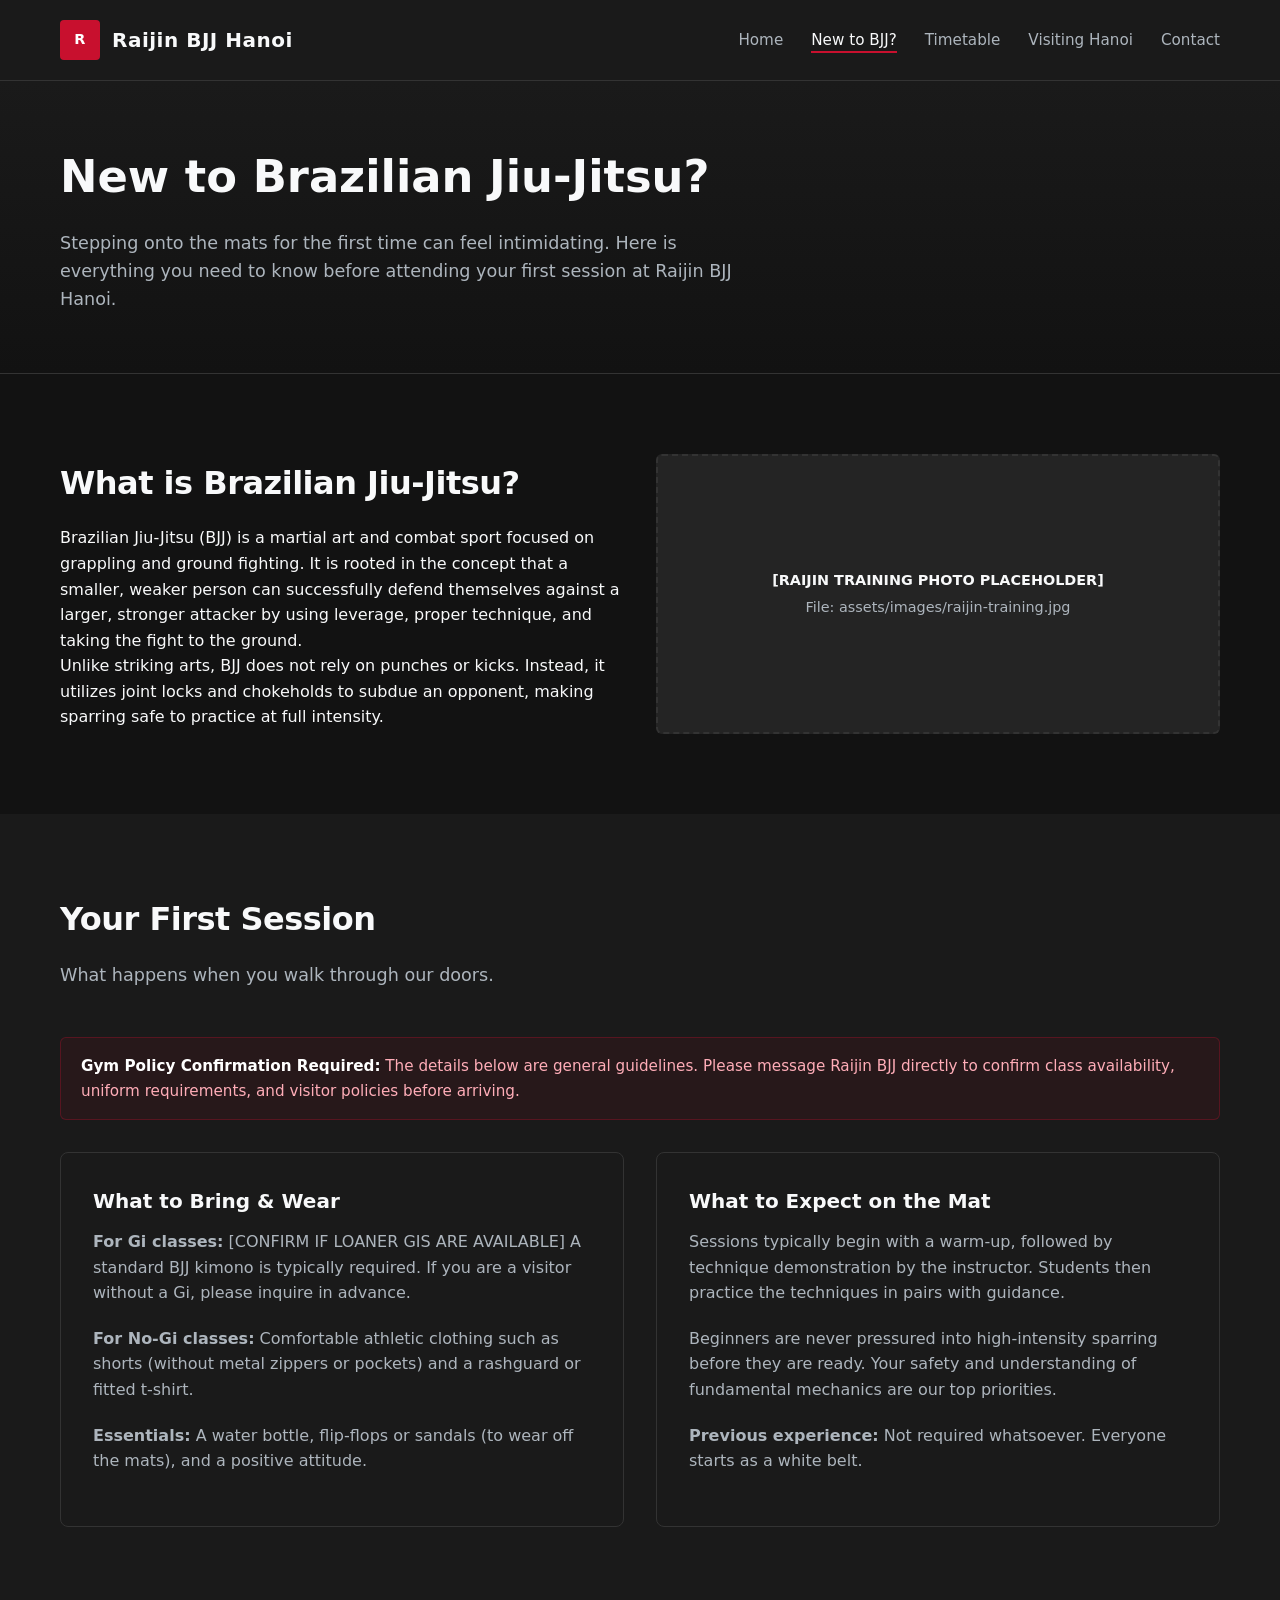
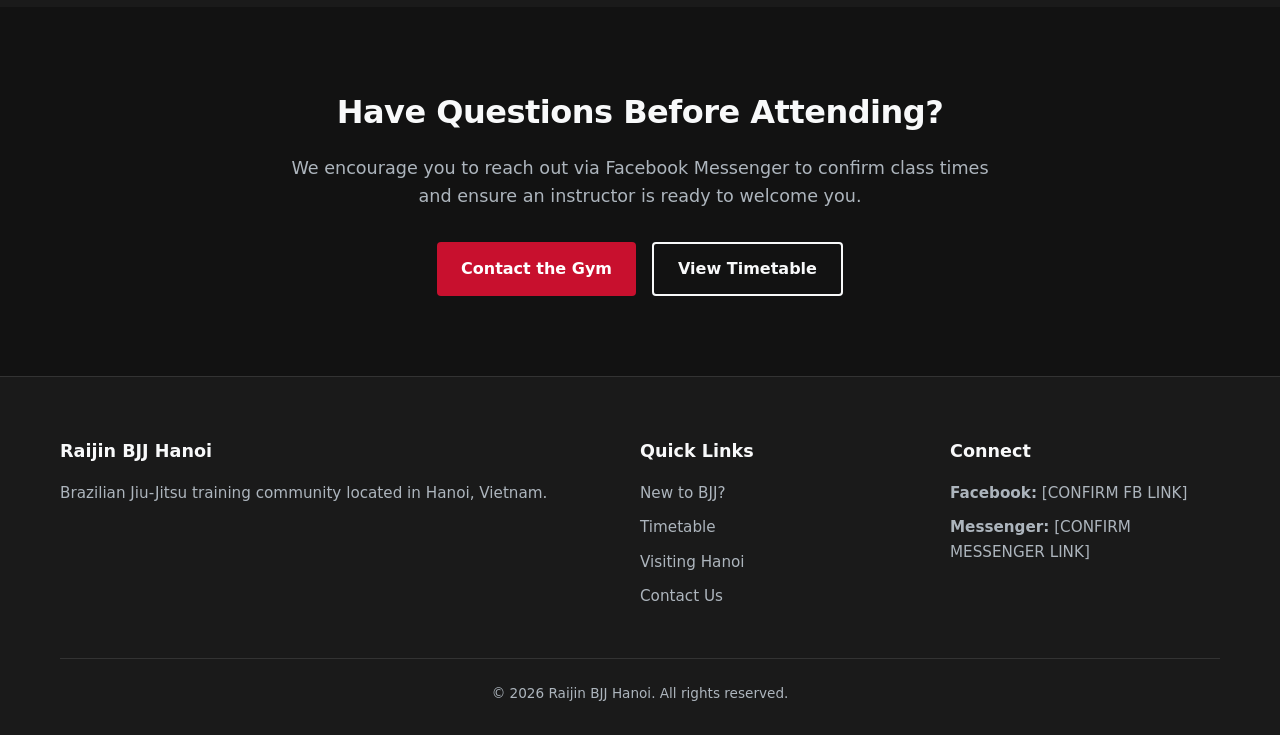
==== beginners.html @ 8ba161bf "Initial Raijin Bjj website" ====
<!DOCTYPE html>
<html lang="en">

<head>
    <meta charset="UTF-8">
    <meta name="viewport" content="width=device-width, initial-scale=1.0">
    <title>New to BJJ? | Raijin BJJ Hanoi</title>
    <meta name="description"
        content="Never trained Brazilian Jiu-Jitsu before? Find out what to expect during your first session at Raijin BJJ Hanoi. No prior experience required.">
    <link rel="stylesheet" href="css/styles.css">
    <link rel="canonical" href="https://example.com/beginners.html">
</head>

<body>
    <a href="#main-content" class="skip-link">Skip to main content</a>

    <!-- Header -->
    <header>
        <div class="container header-inner">
            <a href="index.html" class="logo">
                <div class="logo-placeholder" aria-hidden="true">R</div>
                <span>Raijin BJJ Hanoi</span>
            </a>
            <button class="mobile-menu-toggle" aria-label="Toggle navigation menu" aria-expanded="false">
                <span></span>
                <span></span>
                <span></span>
            </button>
            <nav>
                <ul class="nav-menu">
                    <li><a href="index.html" class="nav-link">Home</a></li>
                    <li><a href="beginners.html" class="nav-link">New to BJJ?</a></li>
                    <li><a href="timetable.html" class="nav-link">Timetable</a></li>
                    <li><a href="visiting-hanoi.html" class="nav-link">Visiting Hanoi</a></li>
                    <li><a href="contact.html" class="nav-link">Contact</a></li>
                </ul>
            </nav>
        </div>
    </header>

    <!-- Main Content -->
    <main id="main-content">

        <section class="hero" style="padding: 60px 0;">
            <div class="container">
                <h1 style="font-size: clamp(2rem, 3.5vw, 3rem); margin-bottom: 16px;">New to Brazilian Jiu-Jitsu?</h1>
                <p style="color: var(--text-muted); font-size: 1.1rem; max-width: 700px;">Stepping onto the mats for the
                    first time can feel intimidating. Here is everything you need to know before attending your first
                    session at Raijin BJJ Hanoi.</p>
            </div>
        </section>

        <!-- What is BJJ -->
        <section class="section">
            <div class="container">
                <div class="grid-2" style="align-items: center;">
                    <div>
                        <h2 class="section-title">What is Brazilian Jiu-Jitsu?</h2>
                        <p>Brazilian Jiu-Jitsu (BJJ) is a martial art and combat sport focused on grappling and ground
                            fighting. It is rooted in the concept that a smaller, weaker person can successfully defend
                            themselves against a larger, stronger attacker by using leverage, proper technique, and
                            taking the fight to the ground.</p>
                        <p>Unlike striking arts, BJJ does not rely on punches or kicks. Instead, it utilizes joint locks
                            and chokeholds to subdue an opponent, making sparring safe to practice at full intensity.
                        </p>
                    </div>
                    <div>
                        <div class="img-placeholder">
                            <span>[RAIJIN TRAINING PHOTO PLACEHOLDER]</span>
                            <p>File: assets/images/raijin-training.jpg</p>
                        </div>
                    </div>
                </div>
            </div>
        </section>

        <!-- What to Expect & Requirements -->
        <section class="section" style="background-color: var(--bg-secondary);">
            <div class="container">
                <h2 class="section-title">Your First Session</h2>
                <p class="section-subtitle">What happens when you walk through our doors.</p>

                <div class="notice-box">
                    <strong>Gym Policy Confirmation Required:</strong> The details below are general guidelines. Please
                    message Raijin BJJ directly to confirm class availability, uniform requirements, and visitor
                    policies before arriving.
                </div>

                <div class="grid-2" style="margin-top: 32px;">
                    <div class="card">
                        <h3>What to Bring & Wear</h3>
                        <p><strong>For Gi classes:</strong> [CONFIRM IF LOANER GIS ARE AVAILABLE] A standard BJJ kimono
                            is typically required. If you are a visitor without a Gi, please inquire in advance.</p>
                        <p><strong>For No-Gi classes:</strong> Comfortable athletic clothing such as shorts (without
                            metal zippers or pockets) and a rashguard or fitted t-shirt.</p>
                        <p><strong>Essentials:</strong> A water bottle, flip-flops or sandals (to wear off the mats),
                            and a positive attitude.</p>
                    </div>
                    <div class="card">
                        <h3>What to Expect on the Mat</h3>
                        <p>Sessions typically begin with a warm-up, followed by technique demonstration by the
                            instructor. Students then practice the techniques in pairs with guidance.</p>
                        <p>Beginners are never pressured into high-intensity sparring before they are ready. Your safety
                            and understanding of fundamental mechanics are our top priorities.</p>
                        <p><strong>Previous experience:</strong> Not required whatsoever. Everyone starts as a white
                            belt.</p>
                    </div>
                </div>
            </div>
        </section>

        <!-- Next Steps -->
        <section class="section">
            <div class="container" style="text-align: center; max-width: 800px;">
                <h2 class="section-title">Have Questions Before Attending?</h2>
                <p class="section-subtitle" style="margin: 0 auto 32px;">We encourage you to reach out via Facebook
                    Messenger to confirm class times and ensure an instructor is ready to welcome you.</p>
                <div style="display: flex; gap: 16px; justify-content: center; flex-wrap: wrap;">
                    <a href="contact.html" class="btn btn-primary">Contact the Gym</a>
                    <a href="timetable.html" class="btn btn-outline">View Timetable</a>
                </div>
            </div>
        </section>

    </main>

    <!-- Footer -->
    <footer>
        <div class="container">
            <div class="footer-grid">
                <div class="footer-col">
                    <h4>Raijin BJJ Hanoi</h4>
                    <p>Brazilian Jiu-Jitsu training community located in Hanoi, Vietnam.</p>
                </div>
                <div class="footer-col">
                    <h4>Quick Links</h4>
                    <ul>
                        <li><a href="beginners.html">New to BJJ?</a></li>
                        <li><a href="timetable.html">Timetable</a></li>
                        <li><a href="visiting-hanoi.html">Visiting Hanoi</a></li>
                        <li><a href="contact.html">Contact Us</a></li>
                    </ul>
                </div>
                <div class="footer-col">
                    <h4>Connect</h4>
                    <p><strong>Facebook:</strong> [CONFIRM FB LINK]</p>
                    <p><strong>Messenger:</strong> [CONFIRM MESSENGER LINK]</p>
                </div>
            </div>
            <div class="footer-bottom">
                <p>&copy; 2026 Raijin BJJ Hanoi. All rights reserved.</p>
            </div>
        </div>
    </footer>

    <script src="js/main.js"></script>
</body>

</html>
---- css/styles.css ----
/* ==========================================================================
   Raijin BJJ Hanoi - Global Stylesheet
   ========================================================================== */

:root {
    --bg-primary: #121212;
    --bg-secondary: #1a1a1a;
    --bg-card: #242424;
    --text-primary: #f8f9fa;
    --text-muted: #adb5bd;
    --accent: #c8102e;
    --accent-hover: #a00d24;
    --border-color: #333333;
    --font-sans: system-ui, -apple-system, BlinkMacSystemFont, "Segoe UI", Roboto, Oxygen, Ubuntu, Cantarell, sans-serif;
    --transition: 0.2s ease-in-out;
    --container-width: 1200px;
}

/* Base Reset */
*,
*::before,
*::after {
    box-sizing: border-box;
    margin: 0;
    padding: 0;
}

html {
    scroll-behavior: smooth;
}

body {
    font-family: var(--font-sans);
    background-color: var(--bg-primary);
    color: var(--text-primary);
    line-height: 1.6;
    display: flex;
    flex-direction: column;
    min-height: 100vh;
}

img {
    max-width: 100%;
    height: auto;
    display: block;
}

a {
    color: inherit;
    text-decoration: none;
}

ul {
    list-style: none;
}

/* Accessibility */
:focus-visible {
    outline: 2px solid var(--accent);
    outline-offset: 3px;
}

.skip-link {
    position: absolute;
    top: -40px;
    left: 0;
    background: var(--accent);
    color: var(--text-primary);
    padding: 8px 16px;
    z-index: 100;
    transition: top var(--transition);
}

.skip-link:focus {
    top: 0;
}

@media (prefers-reduced-motion: reduce) {
    html {
        scroll-behavior: auto;
    }

    *,
    *::before,
    *::after {
        transition-duration: 0.01ms !important;
        animation-duration: 0.01ms !important;
    }
}

/* Container */
.container {
    width: 100%;
    max-width: var(--container-width);
    margin: 0 auto;
    padding: 0 20px;
}

/* Buttons */
.btn {
    display: inline-flex;
    align-items: center;
    justify-content: center;
    padding: 12px 24px;
    font-weight: 600;
    font-size: 1rem;
    border-radius: 4px;
    cursor: pointer;
    transition: background-color var(--transition), transform var(--transition);
    text-align: center;
}

.btn-primary {
    background-color: var(--accent);
    color: #ffffff;
}

.btn-primary:hover {
    background-color: var(--accent-hover);
}

.btn-outline {
    background-color: transparent;
    border: 2px solid var(--text-primary);
    color: var(--text-primary);
}

.btn-outline:hover {
    background-color: var(--text-primary);
    color: var(--bg-primary);
}

/* Header & Navigation */
header {
    background-color: var(--bg-secondary);
    border-bottom: 1px solid var(--border-color);
    position: sticky;
    top: 0;
    z-index: 1000;
}

.header-inner {
    display: flex;
    align-items: center;
    justify-content: space-between;
    height: 80px;
}

.logo {
    display: flex;
    align-items: center;
    gap: 12px;
    font-weight: 700;
    font-size: 1.25rem;
    letter-spacing: 0.5px;
}

.logo-placeholder {
    width: 40px;
    height: 40px;
    background-color: var(--accent);
    color: #fff;
    display: flex;
    align-items: center;
    justify-content: center;
    font-weight: bold;
    border-radius: 4px;
    font-size: 0.9rem;
}

.nav-menu {
    display: flex;
    gap: 28px;
    align-items: center;
}

.nav-link {
    font-size: 0.95rem;
    font-weight: 500;
    color: var(--text-muted);
    transition: color var(--transition);
}

.nav-link:hover,
.nav-link.active {
    color: var(--text-primary);
}

.nav-link.active {
    position: relative;
}

.nav-link.active::after {
    content: '';
    position: absolute;
    bottom: -4px;
    left: 0;
    width: 100%;
    height: 2px;
    background-color: var(--accent);
}

.mobile-menu-toggle {
    display: none;
    background: none;
    border: none;
    cursor: pointer;
    color: var(--text-primary);
    padding: 8px;
}

.mobile-menu-toggle span {
    display: block;
    width: 24px;
    height: 2px;
    background-color: currentColor;
    margin: 5px 0;
    transition: var(--transition);
}

/* Image Placeholder Component */
.img-placeholder {
    background-color: var(--bg-card);
    border: 2px dashed var(--border-color);
    color: var(--text-muted);
    display: flex;
    flex-direction: column;
    align-items: center;
    justify-content: center;
    text-align: center;
    padding: 24px;
    min-height: 280px;
    border-radius: 6px;
    font-size: 0.9rem;
}

.img-placeholder span {
    font-weight: 600;
    color: var(--text-primary);
    margin-bottom: 4px;
}

/* Hero Section */
.hero {
    padding: 80px 0;
    background: linear-gradient(180deg, var(--bg-secondary) 0%, var(--bg-primary) 100%);
    border-bottom: 1px solid var(--border-color);
}

.hero-grid {
    display: grid;
    grid-template-columns: 1fr 1fr;
    gap: 48px;
    align-items: center;
}

.hero-content h1 {
    font-size: clamp(2.25rem, 4vw, 3.5rem);
    line-height: 1.15;
    font-weight: 800;
    margin-bottom: 20px;
    letter-spacing: -0.5px;
}

.hero-content p {
    font-size: 1.1rem;
    color: var(--text-muted);
    margin-bottom: 32px;
}

.hero-actions {
    display: flex;
    gap: 16px;
    flex-wrap: wrap;
}

/* Main Content Wrapper */
main {
    flex: 1;
}

.section {
    padding: 80px 0;
}

.section-title {
    font-size: 2rem;
    font-weight: 700;
    margin-bottom: 16px;
    letter-spacing: -0.5px;
}

.section-subtitle {
    color: var(--text-muted);
    font-size: 1.1rem;
    max-width: 700px;
    margin-bottom: 48px;
}

/* Grid & Cards */
.grid-2 {
    display: grid;
    grid-template-columns: repeat(2, 1fr);
    gap: 32px;
}

.grid-3 {
    display: grid;
    grid-template-columns: repeat(3, 1fr);
    gap: 24px;
}

.card {
    background-color: var(--bg-secondary);
    border: 1px solid var(--border-color);
    border-radius: 8px;
    padding: 32px;
    display: flex;
    flex-direction: column;
}

.card h3 {
    font-size: 1.25rem;
    margin-bottom: 12px;
}

.card p {
    color: var(--text-muted);
    margin-bottom: 20px;
    flex: 1;
}

/* Notice / Placeholder Box */
.notice-box {
    background-color: rgba(200, 16, 46, 0.08);
    border: 1px solid rgba(200, 16, 46, 0.3);
    padding: 16px 20px;
    border-radius: 6px;
    margin-bottom: 24px;
    font-size: 0.95rem;
    color: #ffadb8;
}

.notice-box strong {
    color: #fff;
}

/* Timetable Table Styles */
.timetable-wrapper {
    overflow-x: auto;
    margin-bottom: 32px;
    border: 1px solid var(--border-color);
    border-radius: 8px;
    background-color: var(--bg-secondary);
}

.timetable {
    width: 100%;
    border-collapse: collapse;
    text-align: left;
    min-width: 650px;
}

.timetable th,
.timetable td {
    padding: 16px 20px;
    border-bottom: 1px solid var(--border-color);
    font-size: 0.95rem;
}

.timetable th {
    background-color: var(--bg-card);
    font-weight: 600;
    color: var(--text-primary);
}

.timetable tr:last-child td {
    border-bottom: none;
}

.badge {
    display: inline-block;
    padding: 4px 8px;
    font-size: 0.75rem;
    font-weight: 600;
    border-radius: 4px;
    text-transform: uppercase;
}

.badge-gi {
    background-color: #1e3a8a;
    color: #93c5fd;
}

.badge-nogi {
    background-color: #374151;
    color: #d1d5db;
}

.badge-open {
    background-color: #7f1d1d;
    color: #fca5a5;
}

.badge-beginner {
    background-color: #065f46;
    color: #6ee7b7;
}

/* Footer */
footer {
    background-color: var(--bg-secondary);
    border-top: 1px solid var(--border-color);
    padding: 60px 0 30px;
    margin-top: auto;
}

.footer-grid {
    display: grid;
    grid-template-columns: 2fr 1fr 1fr;
    gap: 40px;
    margin-bottom: 40px;
}

.footer-col h4 {
    font-size: 1.1rem;
    margin-bottom: 16px;
}

.footer-col p,
.footer-col ul li {
    color: var(--text-muted);
    font-size: 0.95rem;
    margin-bottom: 10px;
}

.footer-col ul li a:hover {
    color: var(--text-primary);
}

.footer-bottom {
    border-top: 1px solid var(--border-color);
    padding-top: 24px;
    text-align: center;
    color: var(--text-muted);
    font-size: 0.85rem;
}

/* Responsive Media Queries */
@media (max-width: 900px) {

    .hero-grid,
    .grid-2,
    .grid-3 {
        grid-template-columns: 1fr;
        gap: 32px;
    }

    .footer-grid {
        grid-template-columns: 1fr;
        gap: 32px;
    }

    .nav-menu {
        display: none;
        position: absolute;
        top: 80px;
        left: 0;
        width: 100%;
        background-color: var(--bg-secondary);
        flex-direction: column;
        padding: 24px;
        border-bottom: 1px solid var(--border-color);
        box-shadow: 0 10px 20px rgba(0, 0, 0, 0.3);
    }

    .nav-menu.active {
        display: flex;
    }

    .mobile-menu-toggle {
        display: block;
    }
}
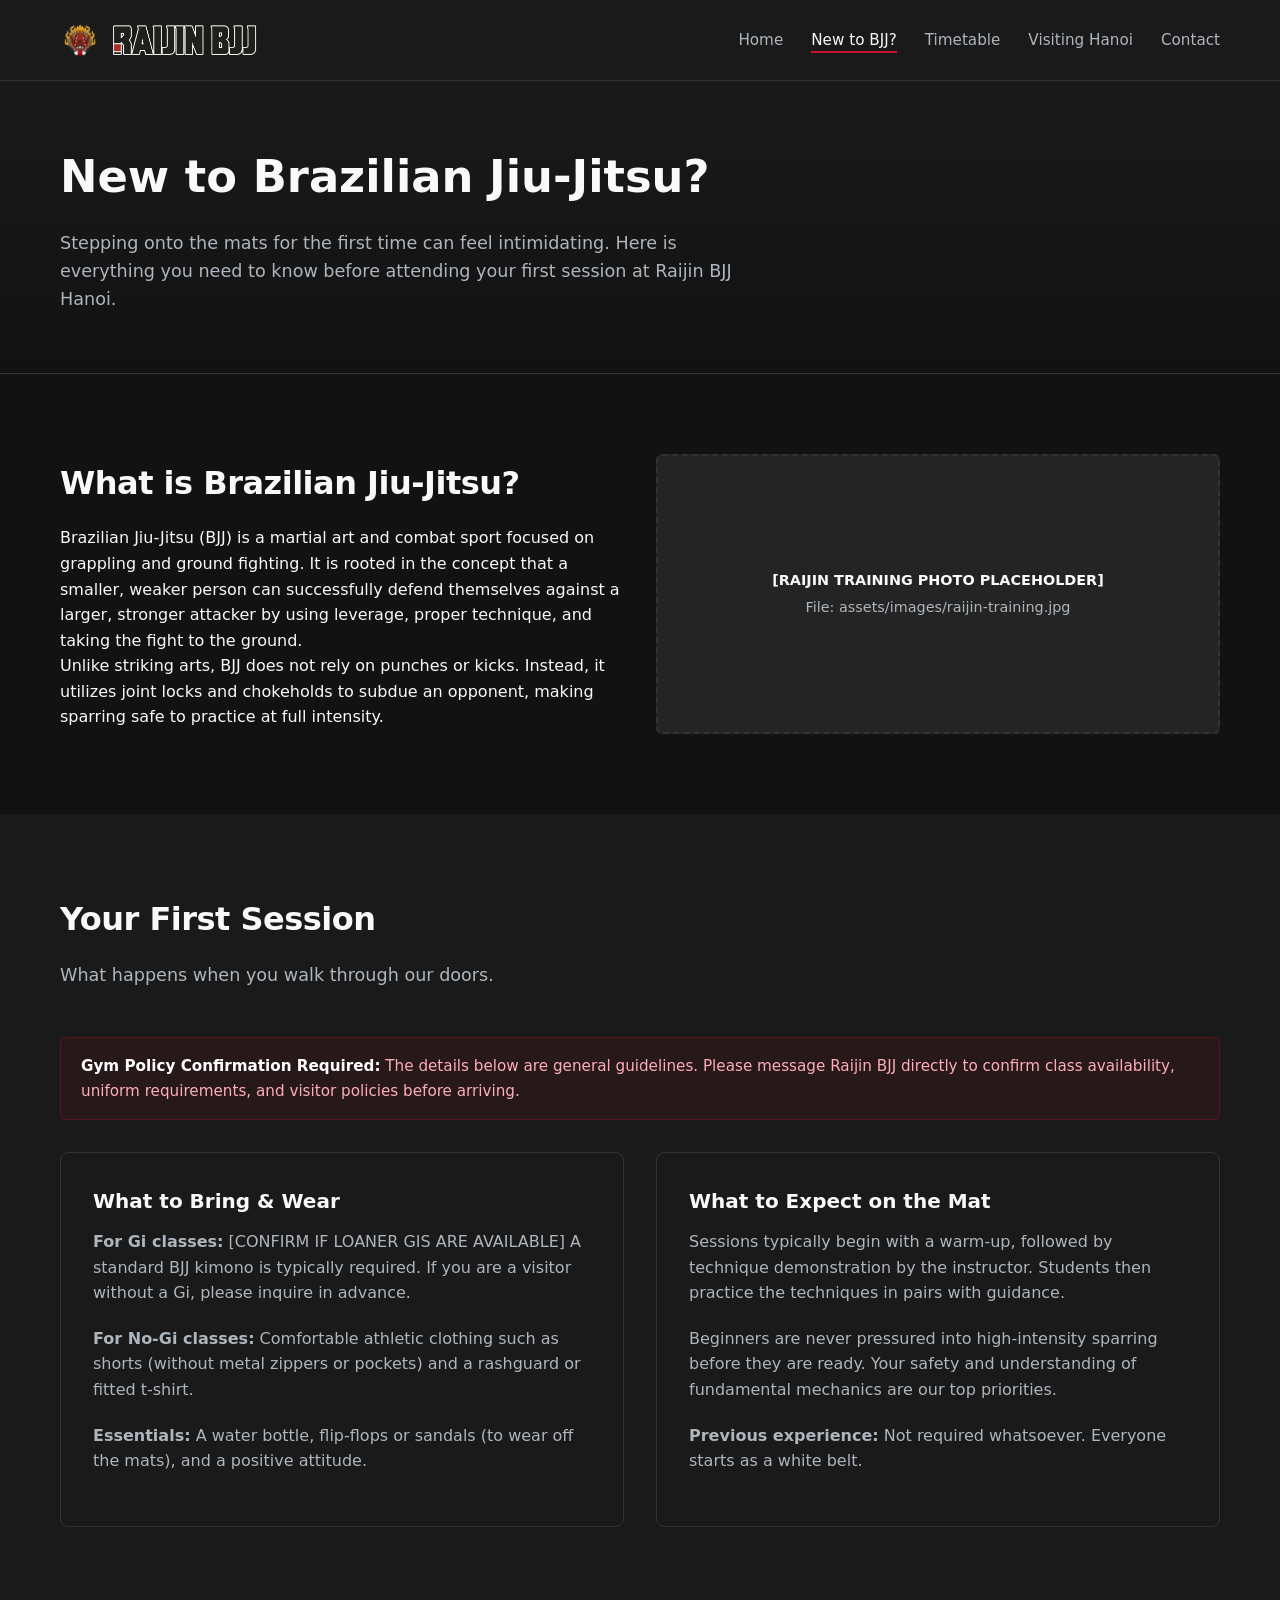
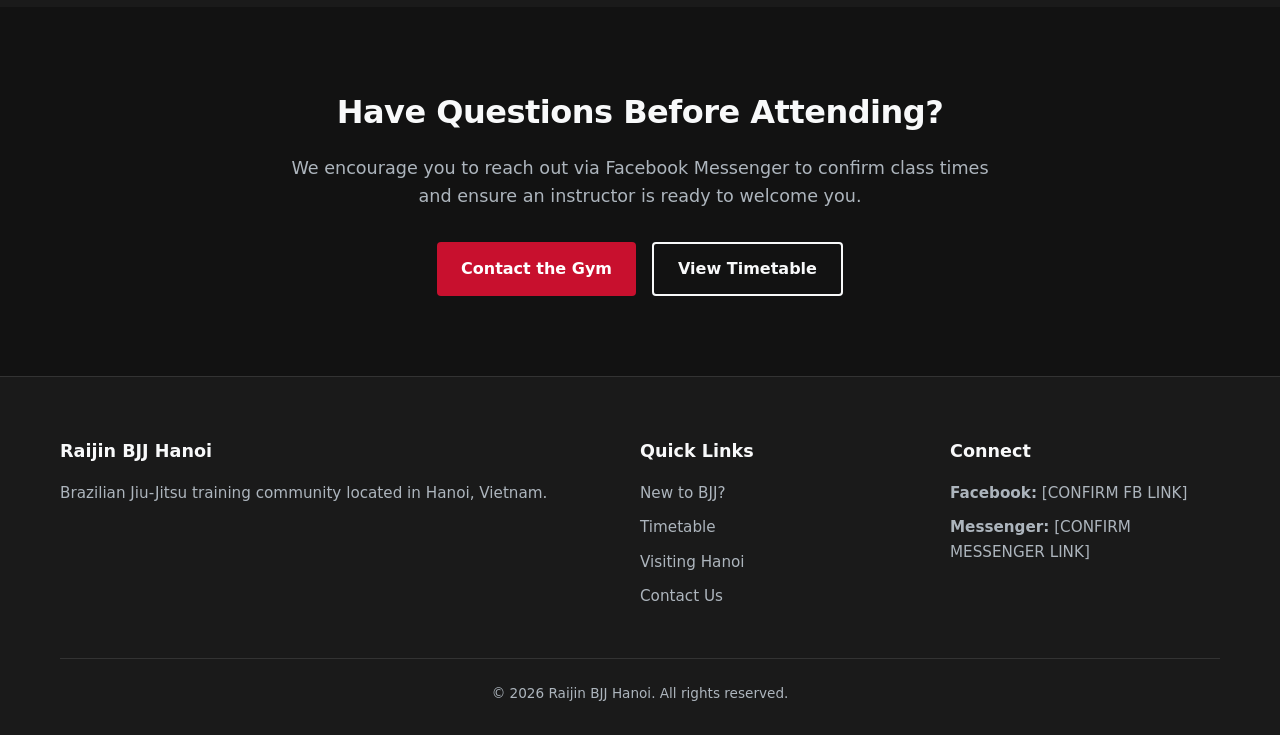
==== commit e562f3d0: "Working Raijin website prototype" ====
--- a/beginners.html
+++ b/beginners.html
@@ -14,29 +14,8 @@
 <body>
     <a href="#main-content" class="skip-link">Skip to main content</a>
 
-    <!-- Header -->
-    <header>
-        <div class="container header-inner">
-            <a href="index.html" class="logo">
-                <div class="logo-placeholder" aria-hidden="true">R</div>
-                <span>Raijin BJJ Hanoi</span>
-            </a>
-            <button class="mobile-menu-toggle" aria-label="Toggle navigation menu" aria-expanded="false">
-                <span></span>
-                <span></span>
-                <span></span>
-            </button>
-            <nav>
-                <ul class="nav-menu">
-                    <li><a href="index.html" class="nav-link">Home</a></li>
-                    <li><a href="beginners.html" class="nav-link">New to BJJ?</a></li>
-                    <li><a href="timetable.html" class="nav-link">Timetable</a></li>
-                    <li><a href="visiting-hanoi.html" class="nav-link">Visiting Hanoi</a></li>
-                    <li><a href="contact.html" class="nav-link">Contact</a></li>
-                </ul>
-            </nav>
-        </div>
-    </header>
+    <!-- Shared Header Container -->
+    <div id="site-header"></div>
 
     <!-- Main Content -->
     <main id="main-content">
@@ -153,6 +132,7 @@
         </div>
     </footer>
 
+    <script src="js/header.js"></script>
     <script src="js/main.js"></script>
 </body>
 
--- a/css/styles.css
+++ b/css/styles.css
@@ -155,6 +155,13 @@
     letter-spacing: 0.5px;
 }
 
+.logo-img {
+    height: 40px;
+    width: auto;
+    object-fit: contain;
+    border-radius: 4px;
+}
+
 .logo-placeholder {
     width: 40px;
     height: 40px;
@@ -444,6 +451,21 @@
     text-align: center;
     color: var(--text-muted);
     font-size: 0.85rem;
+}
+
+.map-container {
+    width: 100%;
+    border-radius: 8px;
+    overflow: hidden;
+    border: 1px solid var(--border-color);
+    background-color: var(--bg-secondary);
+}
+
+.map-container iframe {
+    width: 100%;
+    height: 400px;
+    display: block;
+    border: 0;
 }
 
 /* Responsive Media Queries */
@@ -480,5 +502,6 @@
 
     .mobile-menu-toggle {
         display: block;
+        margin-left: auto;
     }
 }
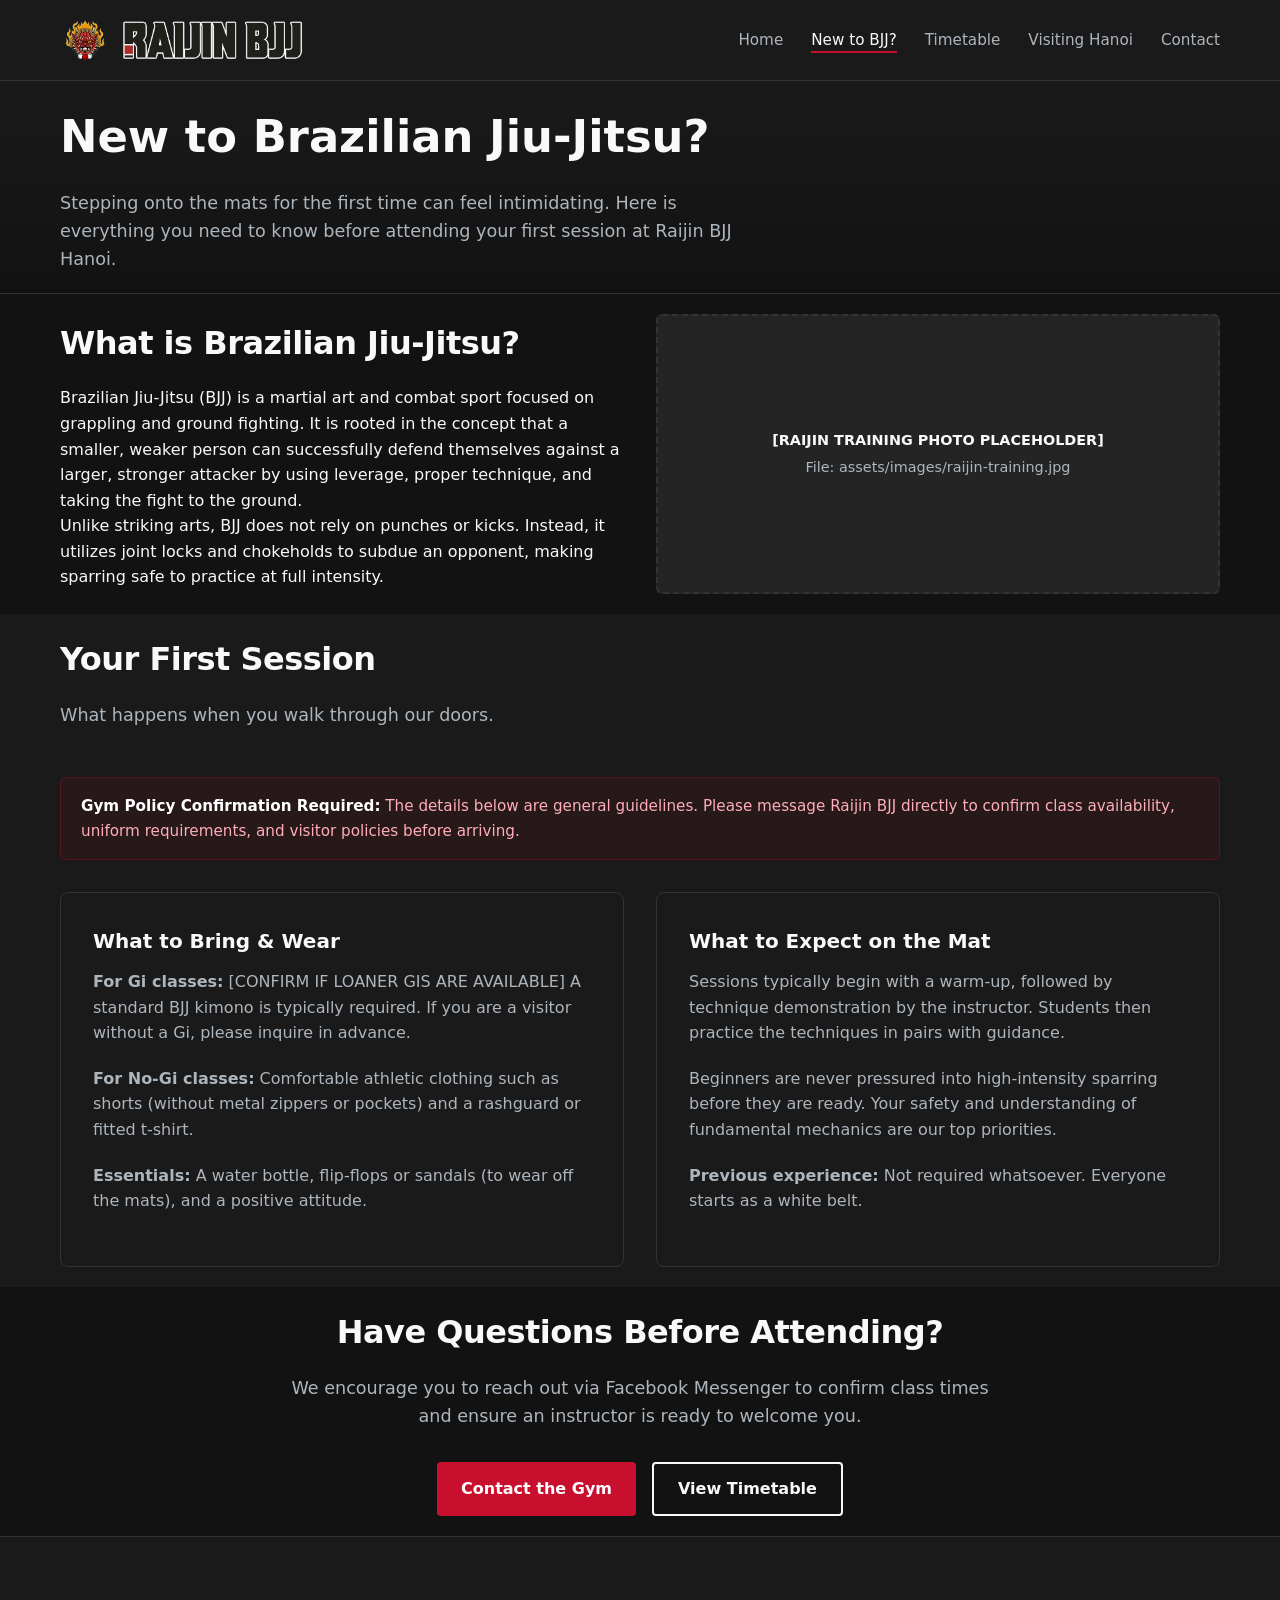
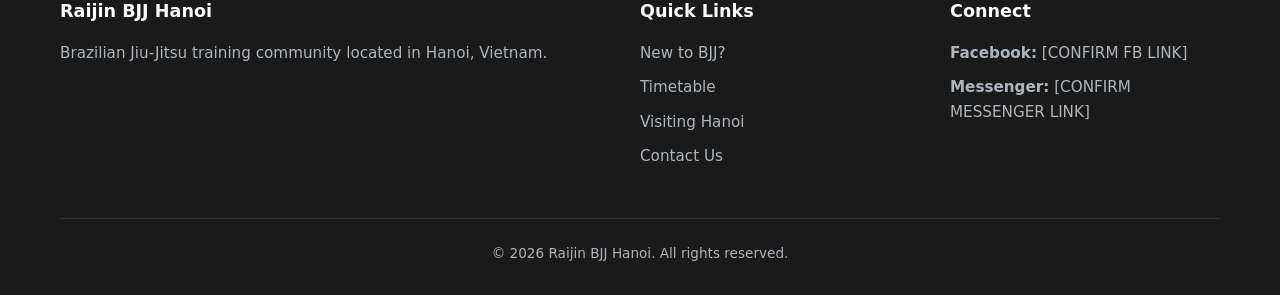
==== commit 3dfbe6df: "Fill out some contact links. Index near completion" ====
--- a/beginners.html
+++ b/beginners.html
@@ -20,7 +20,7 @@
     <!-- Main Content -->
     <main id="main-content">
 
-        <section class="hero" style="padding: 60px 0;">
+        <section class="hero">
             <div class="container">
                 <h1 style="font-size: clamp(2rem, 3.5vw, 3rem); margin-bottom: 16px;">New to Brazilian Jiu-Jitsu?</h1>
                 <p style="color: var(--text-muted); font-size: 1.1rem; max-width: 700px;">Stepping onto the mats for the
--- a/css/styles.css
+++ b/css/styles.css
@@ -156,7 +156,7 @@
 }
 
 .logo-img {
-    height: 40px;
+    height: 50px;
     width: auto;
     object-fit: contain;
     border-radius: 4px;
@@ -249,7 +249,7 @@
 
 /* Hero Section */
 .hero {
-    padding: 80px 0;
+    padding: 20px 0;
     background: linear-gradient(180deg, var(--bg-secondary) 0%, var(--bg-primary) 100%);
     border-bottom: 1px solid var(--border-color);
 }
@@ -287,7 +287,7 @@
 }
 
 .section {
-    padding: 80px 0;
+    padding: 20px 0;
 }
 
 .section-title {
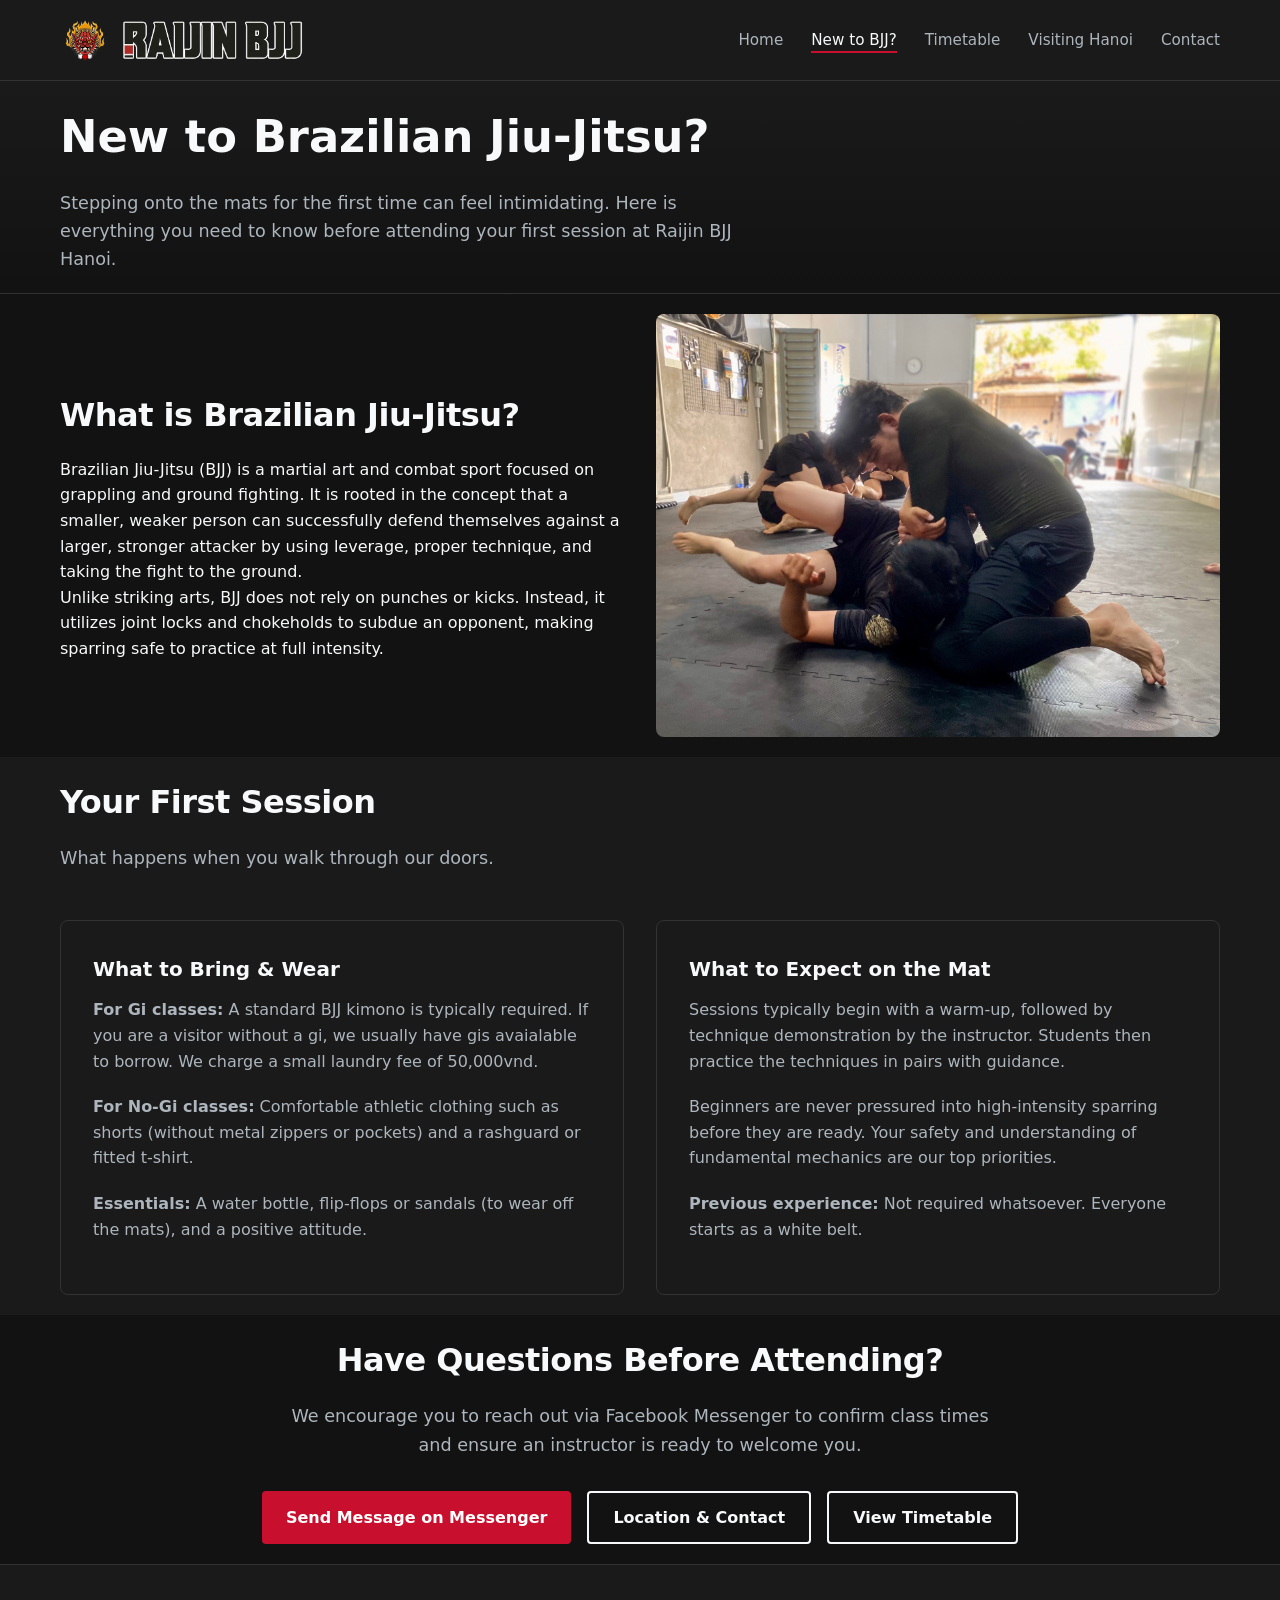
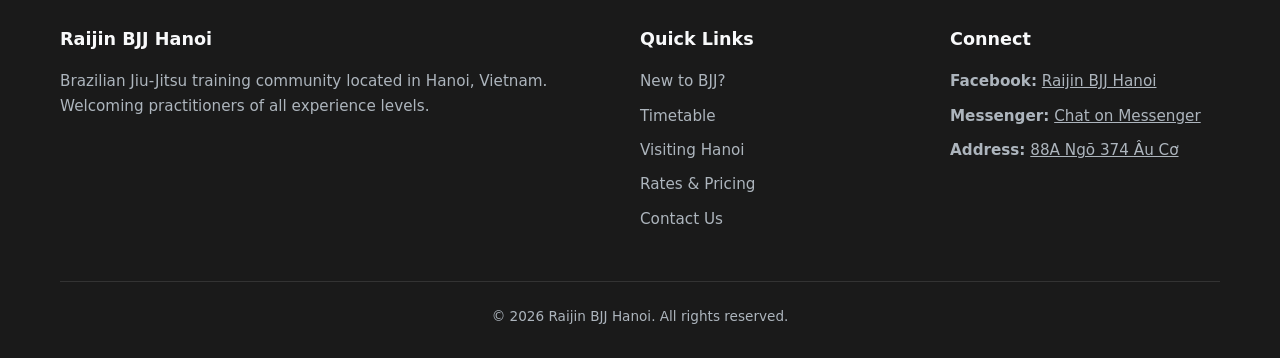
==== commit 1355ec8a: "refactor: optimize mobile layout, unify footer component, and centralize rates section" ====
--- a/beginners.html
+++ b/beginners.html
@@ -44,9 +44,17 @@
                         </p>
                     </div>
                     <div>
-                        <div class="img-placeholder">
-                            <span>[RAIJIN TRAINING PHOTO PLACEHOLDER]</span>
-                            <p>File: assets/images/raijin-training.jpg</p>
+                        <div>
+                            <img src="assets/images/raijin-beginners.jpg"
+                                alt="Beginners training session at Raijin BJJ Hanoi" class="responsive-img"
+                                style="width: 100%; aspect-ratio: 4 / 3; border-radius: 8px; object-fit: cover;"
+                                onerror="this.style.display='none'; this.nextElementSibling.style.display='block';" />
+
+                            <!-- Fallback placeholder if image is missing -->
+                            <div class="img-placeholder" style="display: none; min-height: 200px;">
+                                <span>[RAIJIN BEGINNERS PHOTO PLACEHOLDER]</span>
+                                <p>File: assets/images/raijin-beginners.jpg</p>
+                            </div>
                         </div>
                     </div>
                 </div>
@@ -59,17 +67,12 @@
                 <h2 class="section-title">Your First Session</h2>
                 <p class="section-subtitle">What happens when you walk through our doors.</p>
 
-                <div class="notice-box">
-                    <strong>Gym Policy Confirmation Required:</strong> The details below are general guidelines. Please
-                    message Raijin BJJ directly to confirm class availability, uniform requirements, and visitor
-                    policies before arriving.
-                </div>
-
                 <div class="grid-2" style="margin-top: 32px;">
                     <div class="card">
                         <h3>What to Bring & Wear</h3>
-                        <p><strong>For Gi classes:</strong> [CONFIRM IF LOANER GIS ARE AVAILABLE] A standard BJJ kimono
-                            is typically required. If you are a visitor without a Gi, please inquire in advance.</p>
+                        <p><strong>For Gi classes:</strong> A standard BJJ kimono
+                            is typically required. If you are a visitor without a gi, we usually have gis avaialable to
+                            borrow. We charge a small laundry fee of 50,000vnd.</p>
                         <p><strong>For No-Gi classes:</strong> Comfortable athletic clothing such as shorts (without
                             metal zippers or pockets) and a rashguard or fitted t-shirt.</p>
                         <p><strong>Essentials:</strong> A water bottle, flip-flops or sandals (to wear off the mats),
@@ -95,7 +98,10 @@
                 <p class="section-subtitle" style="margin: 0 auto 32px;">We encourage you to reach out via Facebook
                     Messenger to confirm class times and ensure an instructor is ready to welcome you.</p>
                 <div style="display: flex; gap: 16px; justify-content: center; flex-wrap: wrap;">
-                    <a href="contact.html" class="btn btn-primary">Contact the Gym</a>
+                    <a href="https://m.me/61571395554069" target="_blank" rel="noopener" class="btn btn-primary">Send
+                        Message on
+                        Messenger</a>
+                    <a href="contact.html" class="btn btn-outline">Location & Contact</a>
                     <a href="timetable.html" class="btn btn-outline">View Timetable</a>
                 </div>
             </div>
@@ -104,35 +110,10 @@
     </main>
 
     <!-- Footer -->
-    <footer>
-        <div class="container">
-            <div class="footer-grid">
-                <div class="footer-col">
-                    <h4>Raijin BJJ Hanoi</h4>
-                    <p>Brazilian Jiu-Jitsu training community located in Hanoi, Vietnam.</p>
-                </div>
-                <div class="footer-col">
-                    <h4>Quick Links</h4>
-                    <ul>
-                        <li><a href="beginners.html">New to BJJ?</a></li>
-                        <li><a href="timetable.html">Timetable</a></li>
-                        <li><a href="visiting-hanoi.html">Visiting Hanoi</a></li>
-                        <li><a href="contact.html">Contact Us</a></li>
-                    </ul>
-                </div>
-                <div class="footer-col">
-                    <h4>Connect</h4>
-                    <p><strong>Facebook:</strong> [CONFIRM FB LINK]</p>
-                    <p><strong>Messenger:</strong> [CONFIRM MESSENGER LINK]</p>
-                </div>
-            </div>
-            <div class="footer-bottom">
-                <p>&copy; 2026 Raijin BJJ Hanoi. All rights reserved.</p>
-            </div>
-        </div>
-    </footer>
+    <div id="site-footer"></div>
 
     <script src="js/header.js"></script>
+    <script src="js/footer.js"></script>
     <script src="js/main.js"></script>
 </body>
 
--- a/css/styles.css
+++ b/css/styles.css
@@ -468,6 +468,10 @@
     border: 0;
 }
 
+html {
+    scroll-behavior: smooth;
+}
+
 /* Responsive Media Queries */
 @media (max-width: 900px) {
 
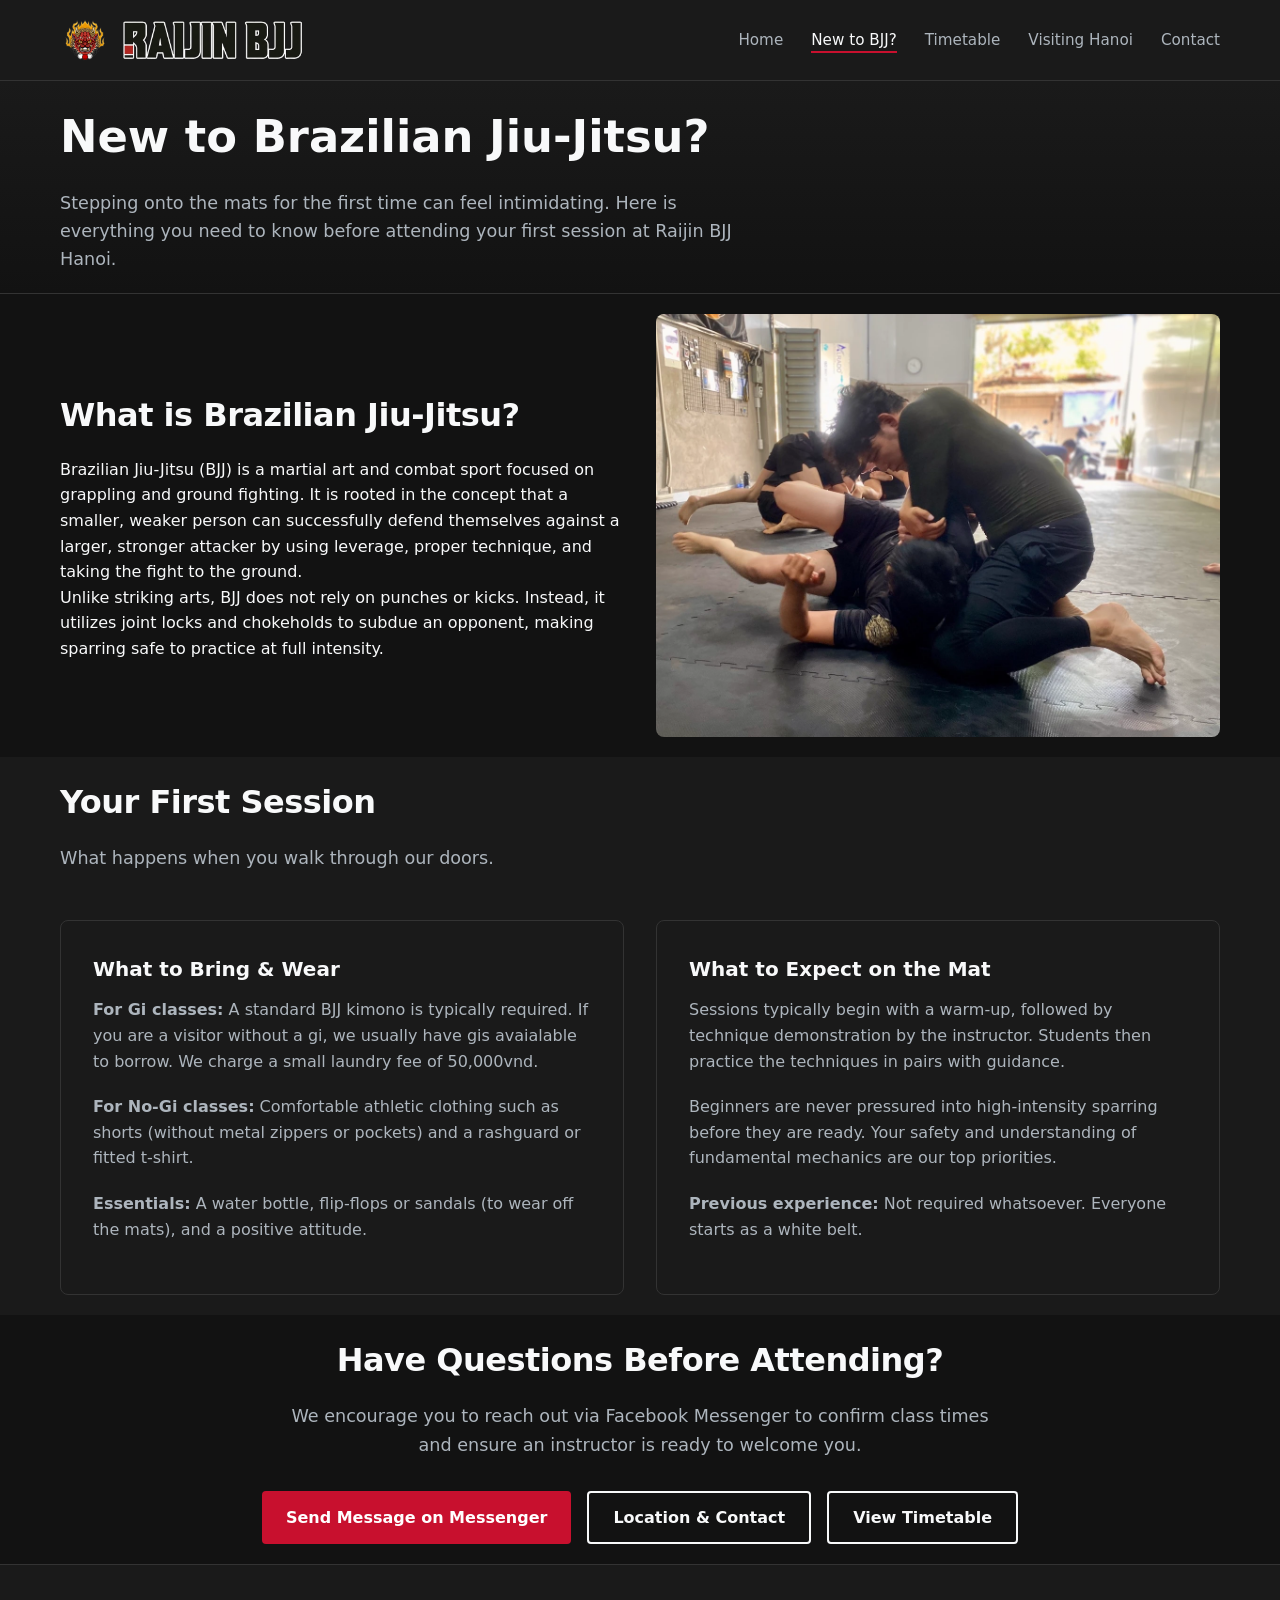
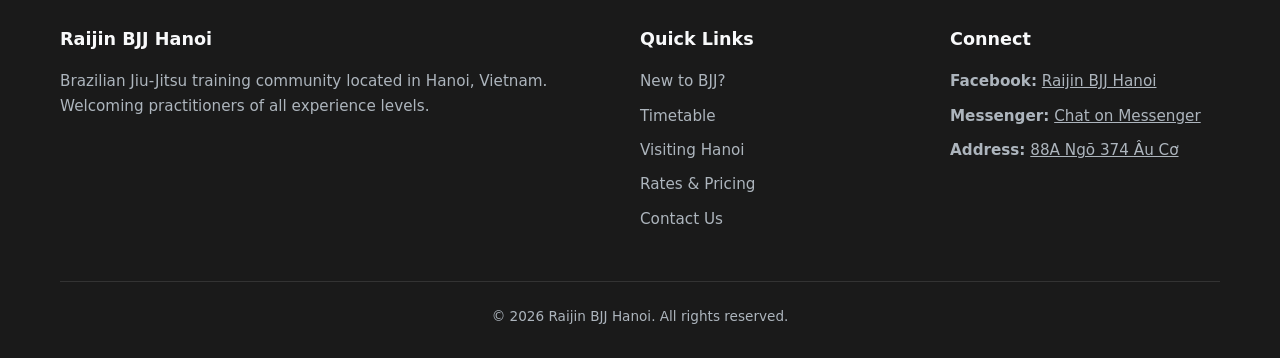
==== commit 0bdad04f: "Optimise images to webp for faster load times" ====
--- a/beginners.html
+++ b/beginners.html
@@ -45,7 +45,7 @@
                     </div>
                     <div>
                         <div>
-                            <img src="assets/images/raijin-beginners.jpg"
+                            <img src="assets/images/raijin-beginners.webp"
                                 alt="Beginners training session at Raijin BJJ Hanoi" class="responsive-img"
                                 style="width: 100%; aspect-ratio: 4 / 3; border-radius: 8px; object-fit: cover;"
                                 onerror="this.style.display='none'; this.nextElementSibling.style.display='block';" />
@@ -53,7 +53,7 @@
                             <!-- Fallback placeholder if image is missing -->
                             <div class="img-placeholder" style="display: none; min-height: 200px;">
                                 <span>[RAIJIN BEGINNERS PHOTO PLACEHOLDER]</span>
-                                <p>File: assets/images/raijin-beginners.jpg</p>
+                                <p>File: assets/images/raijin-beginners.webp</p>
                             </div>
                         </div>
                     </div>
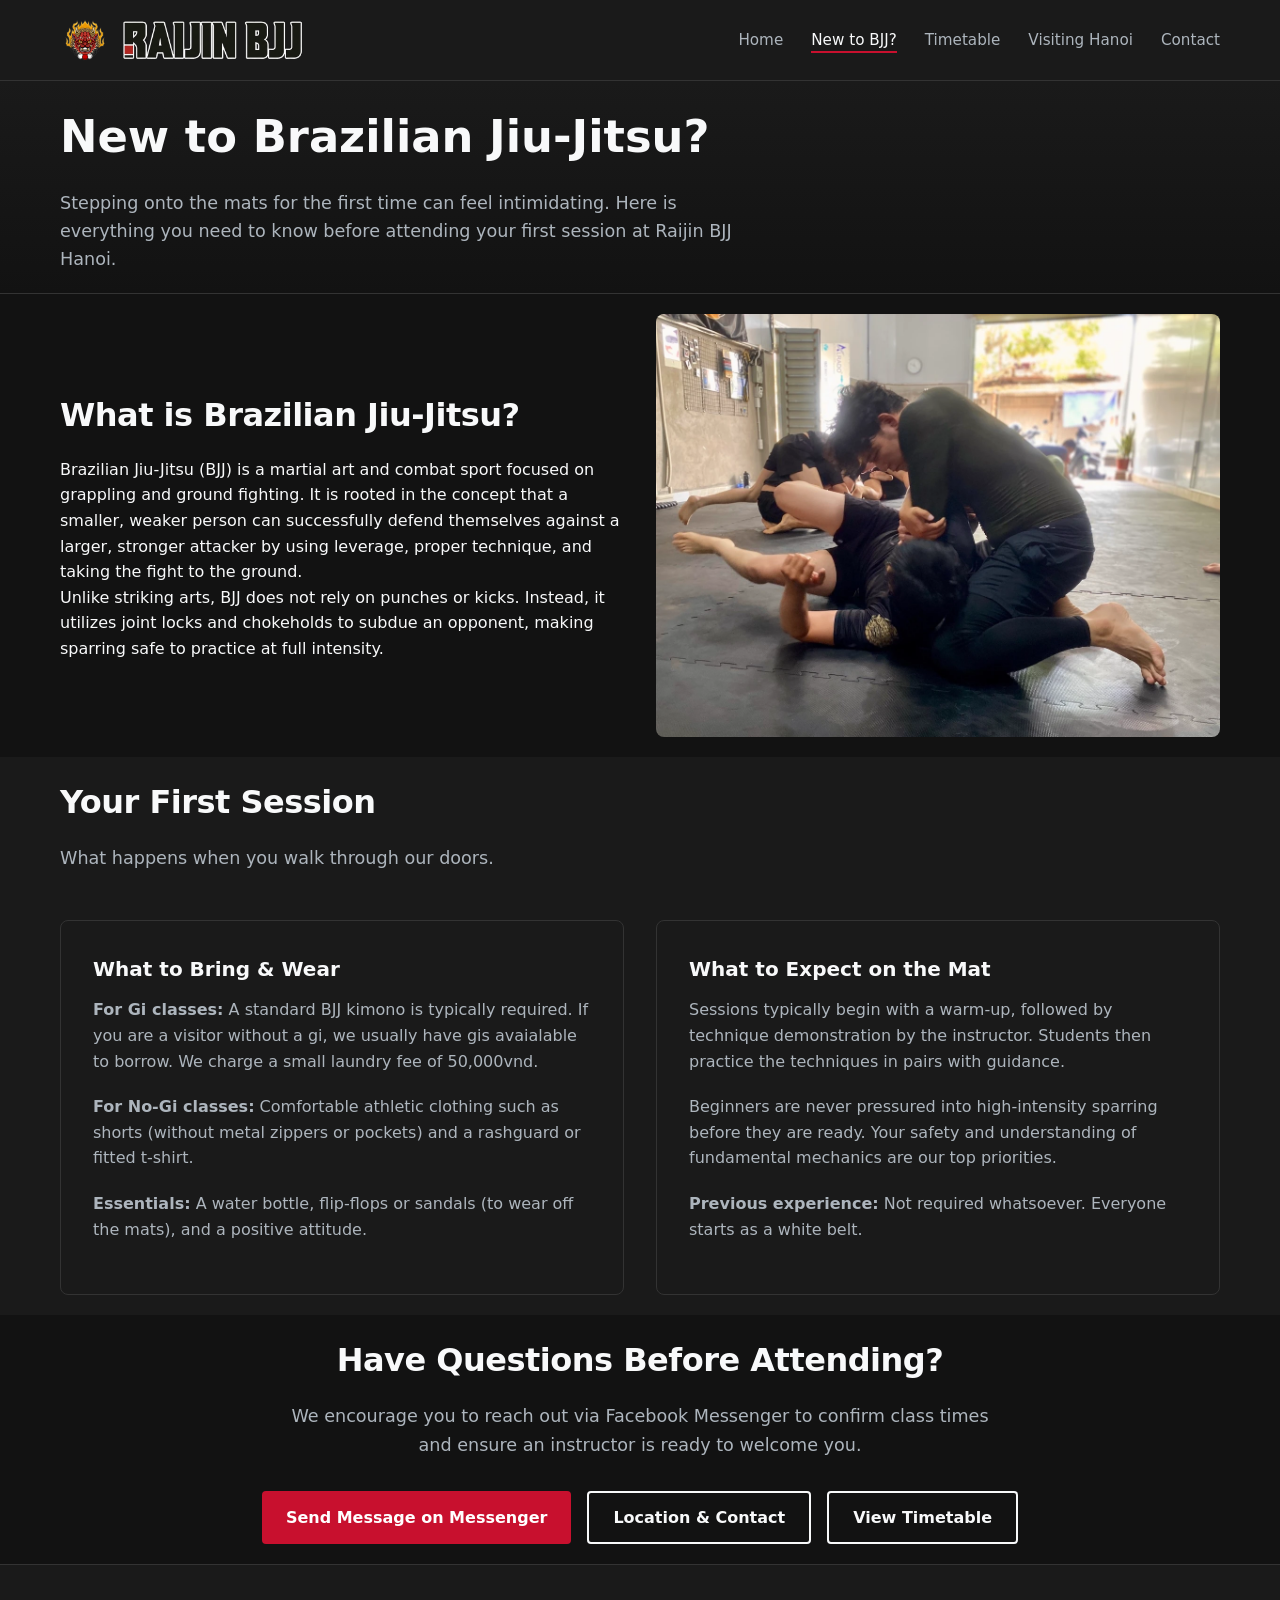
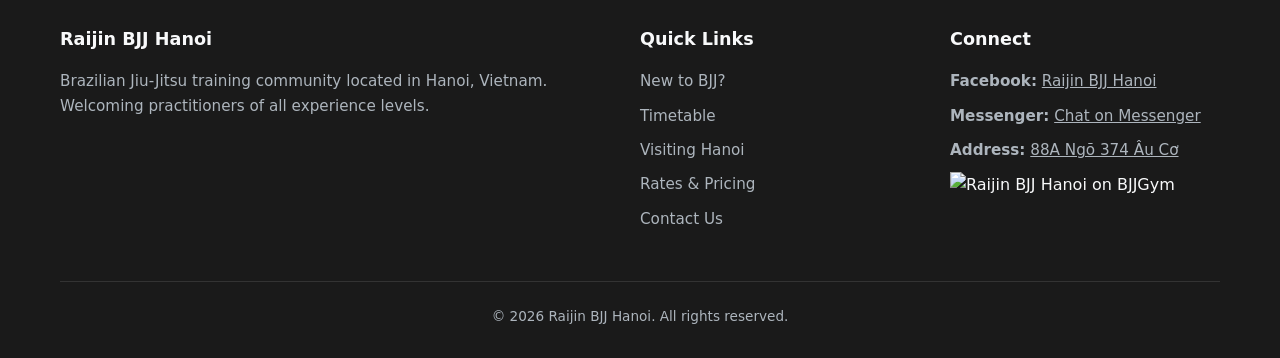
==== commit 6c5e36ad: "Update robots, sitemap and canonicals with full site name for correct google indeixing" ====
--- a/beginners.html
+++ b/beginners.html
@@ -8,7 +8,7 @@
     <meta name="description"
         content="Never trained Brazilian Jiu-Jitsu before? Find out what to expect during your first session at Raijin BJJ Hanoi. No prior experience required.">
     <link rel="stylesheet" href="css/styles.css">
-    <link rel="canonical" href="https://example.com/beginners.html">
+    <link rel="canonical" href="https://www.raijinbjj.com/beginners.html">
 </head>
 
 <body>
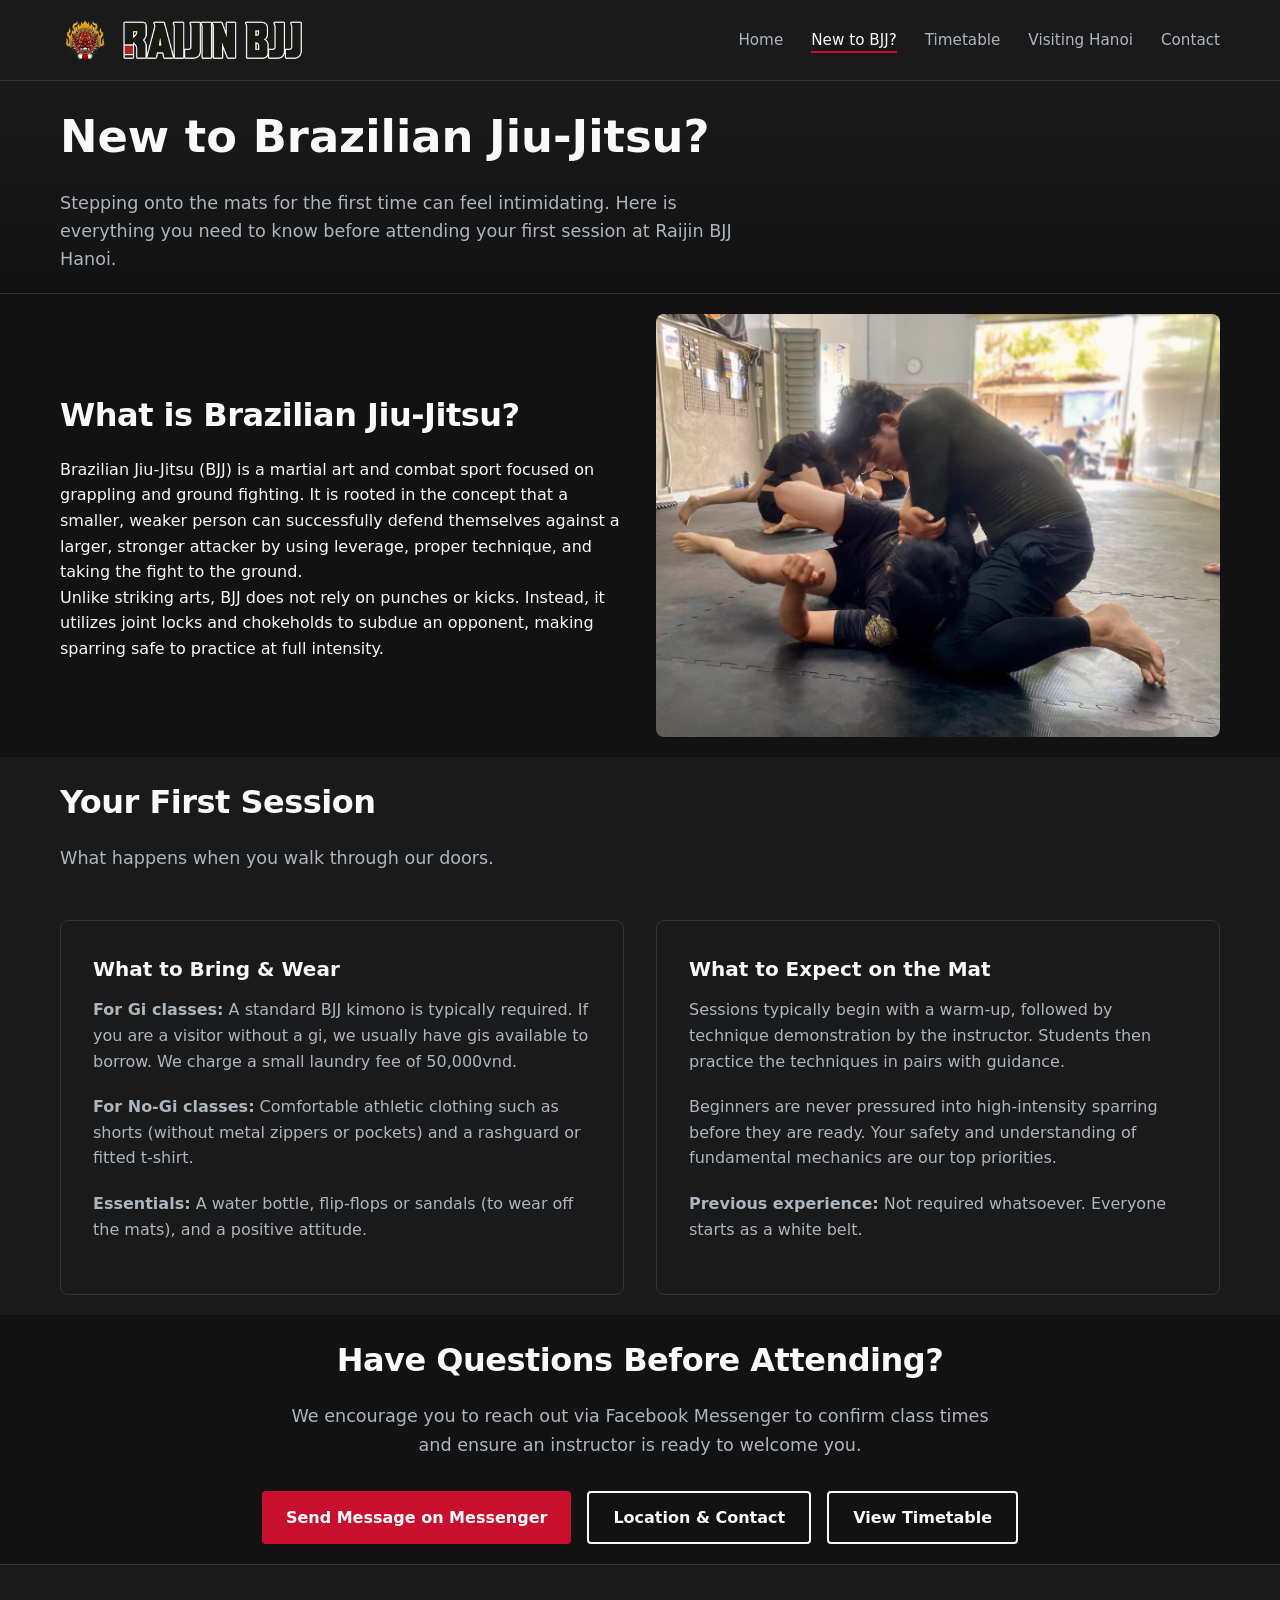
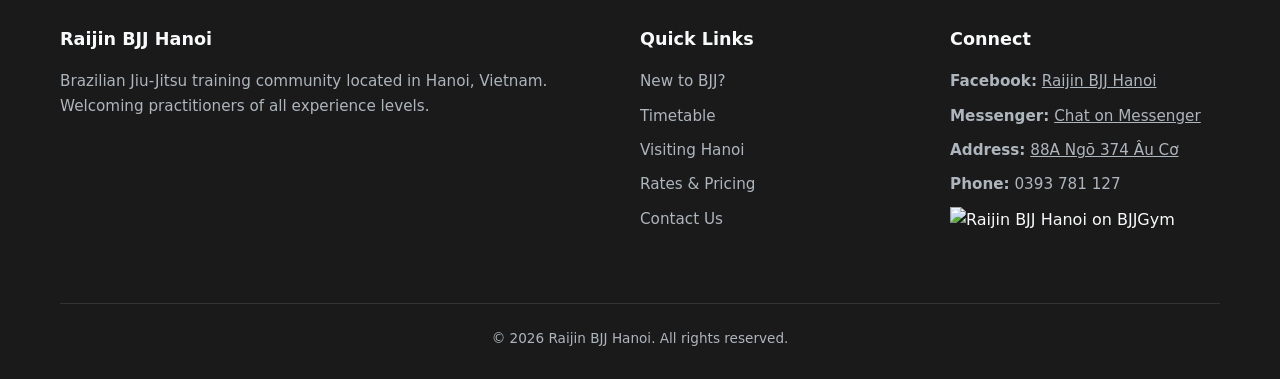
==== commit c4081318: "feat(seo): add SportsActivityLocation schema, OG tags, and NAP consistency - Add JSON-LD SportsActiv" ====
--- a/beginners.html
+++ b/beginners.html
@@ -71,7 +71,7 @@
                     <div class="card">
                         <h3>What to Bring & Wear</h3>
                         <p><strong>For Gi classes:</strong> A standard BJJ kimono
-                            is typically required. If you are a visitor without a gi, we usually have gis avaialable to
+                            is typically required. If you are a visitor without a gi, we usually have gis available to
                             borrow. We charge a small laundry fee of 50,000vnd.</p>
                         <p><strong>For No-Gi classes:</strong> Comfortable athletic clothing such as shorts (without
                             metal zippers or pockets) and a rashguard or fitted t-shirt.</p>
